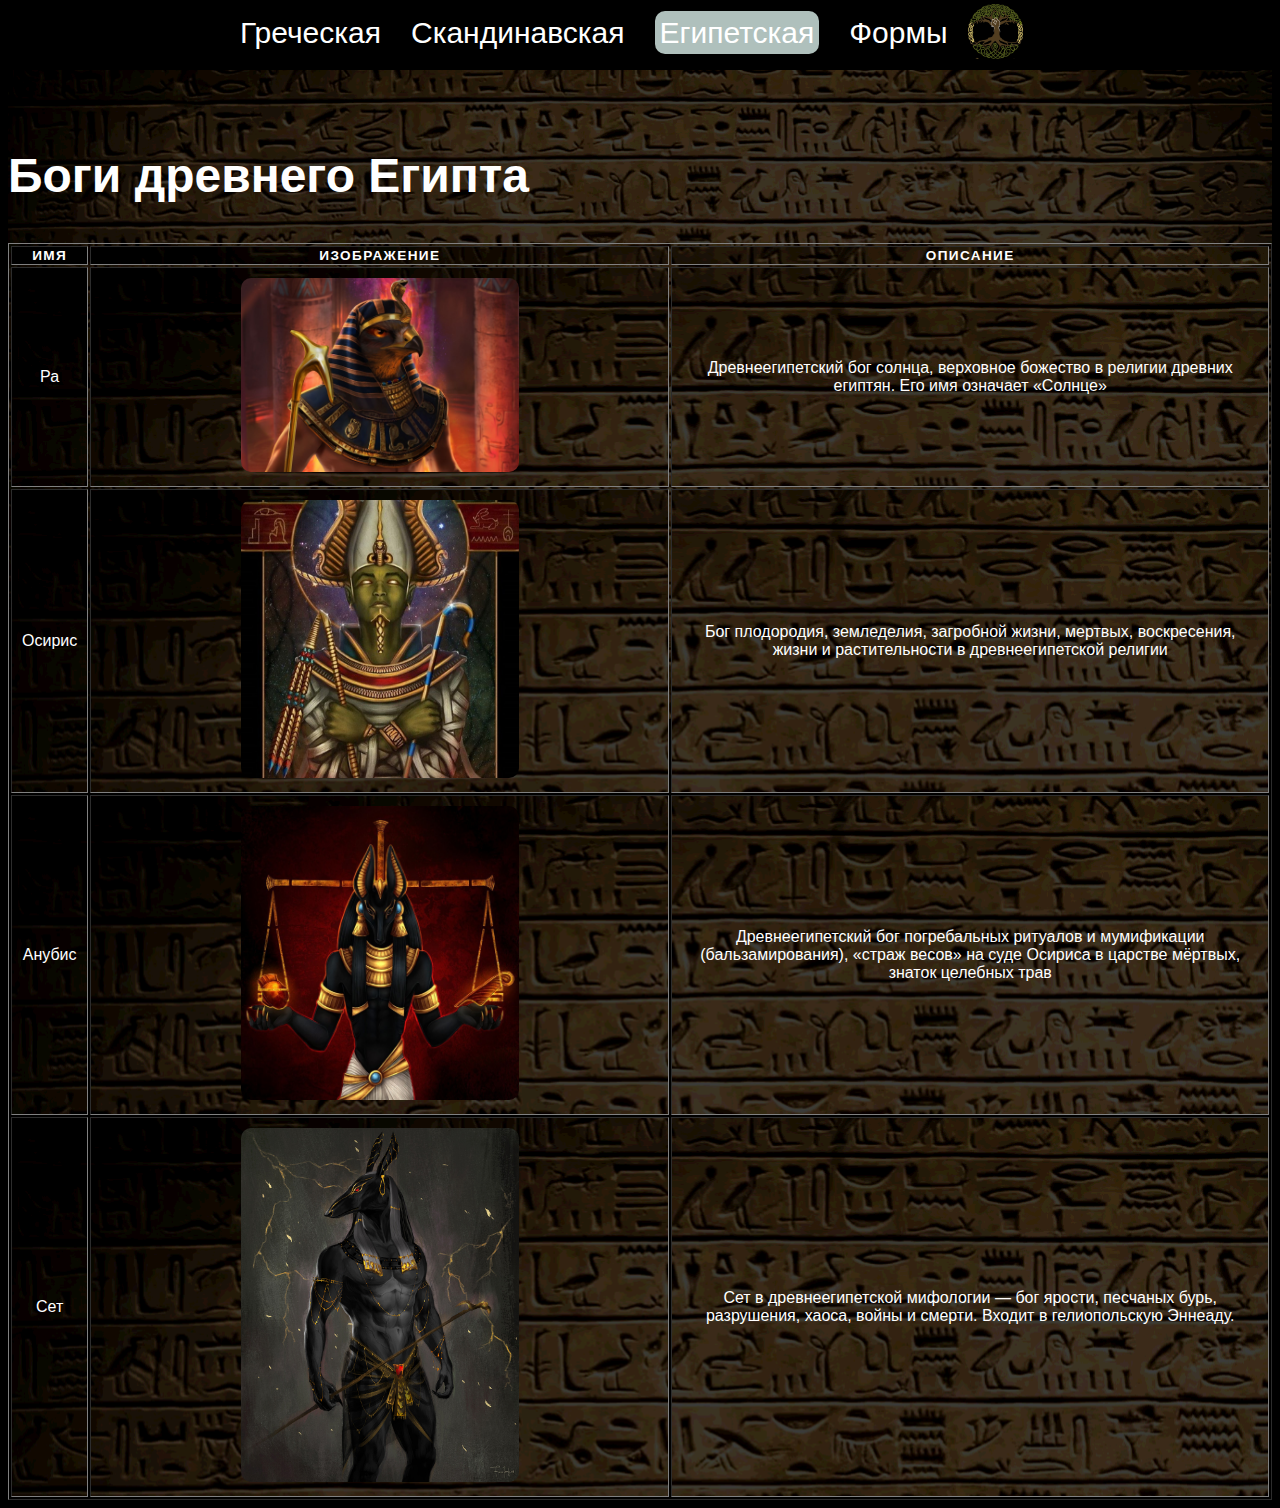
==== pages/Egyptian.html @ c307981e "Add files via upload" ====
<!DOCTYPE html>
<html>
<head>
    <link rel="stylesheet" href="../style/style.css">
    <title>Египетская</title>
</head>
<body>
    <header class="header black">
        <div class="container">
            <div class="header__wrapper">
                <nav class="menu">
                    <ul class="menu__list">
                        <li><a href="../pages/Greece.html" class="menu__link">Греческая</a></li>
                        <li><a href="../pages/Scandinavia.html" class="menu__link">Скандинавская</a></li>
                        <li><a href="../pages/Egyptian.html" class="menu__main_link">Египетская</a></li>
                        <li><a href="../pages/Forms.html" class="menu__link">Формы</a></li>
                    </ul>
                </nav>
                <a href="../index.html" class="header__link-logo">
                    <div class="header__logo">
                        <img src="../images/logo.png" alt="logo" class="logo__img">
                    </div>
                </a>
            </div>
        </div>
    </header>
    <section class="egyptian">
        <div class="container">
            <div class="myths__wrap--title">
                <h2>Боги древнего Египта</h2>
            </div>
            <div>
                <table border="1">
                    <tbody>
                      <tr>
                        <th>Имя</th>
                        <th>Изображение</th>
                        <th>Описание</th>
                      </tr>
                      <tr>
                        <td>Ра</td>
                        <td><img src="../images/Egyptian/Ra.jpg" alt="logo" class="egyptian__img"></td>
                        <td>Древнеегипетский бог солнца, верховное божество в религии древних египтян. Его имя означает «Солнце» </td>
                      </tr>
                      <tr>
                        <td>Осирис</td>
                        <td><img src="../images/Egyptian/Osiris.jpg" alt="logo" class="egyptian__img"></td>
                        <td> Бог плодородия, земледелия, загробной жизни, мертвых, воскресения, жизни и растительности в древнеегипетской религии </td>
                      </tr>
                      <tr>
                        <td>Анубис</td>
                        <td><img src="../images/Egyptian/Anubis.jpg" alt="logo" class="egyptian__img"></td>
                        <td> Древнеегипетский бог погребальных ритуалов и мумификации (бальзамирования), «страж весов» на суде Осириса в царстве мёртвых, знаток целебных трав </td>
                      </tr>
                                            <tr>
                        <td>Сет</td>
                        <td><img src="../images/Egyptian/Set.jpeg" alt="logo" class="egyptian__img"></td>
                        <td> Сет в древнеегипетской мифологии — бог ярости, песчаных бурь, разрушения, хаоса, войны и смерти. Входит в гелиопольскую Эннеаду. </td>
                      </tr>
                    </tbody>
                </table>
                  </table>
            </div>
        </div>
    </section>
</body>
</html>
---- style/style.css ----
body {
  font-family: 'Open Sans', sans-serif;
  font-weight: 200;
  background-color: black;
}
.container {
  max-width: 1320px;
  margin: 0 auto;
}

.header {
  position: fixed;
  top: 0;
  right: 0;
  left: 0;
  z-index: 5000;
  background-color: black;
  height: 70px;
}

.header .header__wrapper {
  display: flex;
  align-items: center;
  padding: 0 200px 0 200px;
  border-radius: 5px;
}

.logo__img {
  width: 55px;
  height: 55px;
  margin-left: 20px;
  border-radius: 10px;
}

.logo__img_main {
  width: 55px;
  height: 55px;
  margin-left: 20px;
  border-radius: 10px;
  background-color: rgb(175, 192, 188);
}


 .menu__list {
  display: flex;
  list-style: none;
  align-items: center;
  gap: 30px;
}


.menu__link {
  text-decoration: none;
  color: white;
  font-size: 30px;
}
.menu__main_link {
  text-decoration: none;
  color: white;
  font-size: 30px;
  background-color: rgb(175, 192, 188);
  border-radius: 10px;
  padding: 5px;
}

.main {
  background: url("../images/main.jpg") center center/cover no-repeat;
}

.main__title {

  width: 100%;
  height: 100vh;
  display: flex;
  flex-direction: left;
}

.main__title-h1 {
  font-size: 54px;
  color: white;
  font-weight: 700;
  text-align: left;
  margin: 250px 500px 0 70px;
}
.two_block__subtitle {
  color: rgb(255, 255, 255);
  font-size: 36px;
}

.two_block__subtitle-one {
  height: 130px;
  color: rgb(255, 255, 255);
}

.two_block__subtitle-text {
  text-decoration: none;
  font-size: 30px;
  color: rgb(252, 189, 189);
}
.two_block__subtitle-text-two {
  text-decoration: none;
  font-size: 30px;
  color: rgb(252, 189, 189);
}
.two_block__subtitle-two {
  height: 150px;
  color: rgb(255, 255, 255);
}

.greece {
  color: white ;
  padding-top: 100px;
  background: url("../images/Greece/Main_Greece.jpg");
  background-repeat: no-repeat;
  background-size: 100%;
}

.scandinavia {
  color: white ;
  padding-top: 100px;
  background: url("../images/Scandinavia/Main_Scandinavia.png");
  background-repeat: no-repeat;
  background-size: 100%;
}

.egyptian {
  color: white ;
  padding-top: 100px;
  background: url("../images/Egyptian/Main_egyptian.png");
  background-repeat: no-repeat;
  background-size: 100%;
}

.forms {
  color: white ;
  padding-top: 100px;
  background: url("../images/Forms/Main_Forms.jpg");
}

.myths__wrap--list-item_img {
  width: 50%;
  height: 50%;
  margin-left: 20%;
  transition: 1s;
}

.myths__wrap--list-item_img:hover {
  transform: scale(1.3);
	}

  .myths__wrap--title {
    font-size: 32px;
  }

  .myths__wrap-list-myths a
  {
    text-decoration: none;
    font-size: 30px;
    color: rgb(252, 189, 189);
  }

table tr {
  background: url("../images/Egyptian/Main_egyptian.png");
}

table td {
  padding: .625em;
  text-align: center;
}

table th {
  font-size: .85em;
  letter-spacing: .1em;
  text-transform: uppercase;
}

.egyptian__img {
  width: 50%;
  height: 50%;
  border-radius: 10px;
  transition: 1s;
}

.egyptian__img:hover {
  transform: scale(2);
}
  
.form
{
  box-sizing: border-box;
  height: 30px;
  width: 35%;
  margin-left: 35%;
}

.forms h1{
  text-align: center;
}

.data label{
  display: block;
  margin-bottom: 0.25rem;
  font-size: 1em;
}

.data input{
  display: block;
  width: 100%;
  height: 2em;
  font-size: 1rem;
  font-weight: 400;
  line-height: 1.5;
  color: #000000;
  border: 1px solid #bdbdbd;
  border-radius: 0.25rem;
}
.radio{
  display: block;
	padding: 20px 60px;
	background: #474747;
	border: 2px solid rgba(255, 255, 255, 0.1);
	border-radius: 8px;
	font-size: 18px;
	font-weight: 400;
	min-width: 250px;
	white-space: nowrap;
	position: relative;
}

.button{
  background-color: #366d38; /* Green */
  border: none;
  color: white;
  padding: 15px 32px;
  text-align: center;
  text-decoration: none;
  display: inline-block;
  font-size: 16px;
}
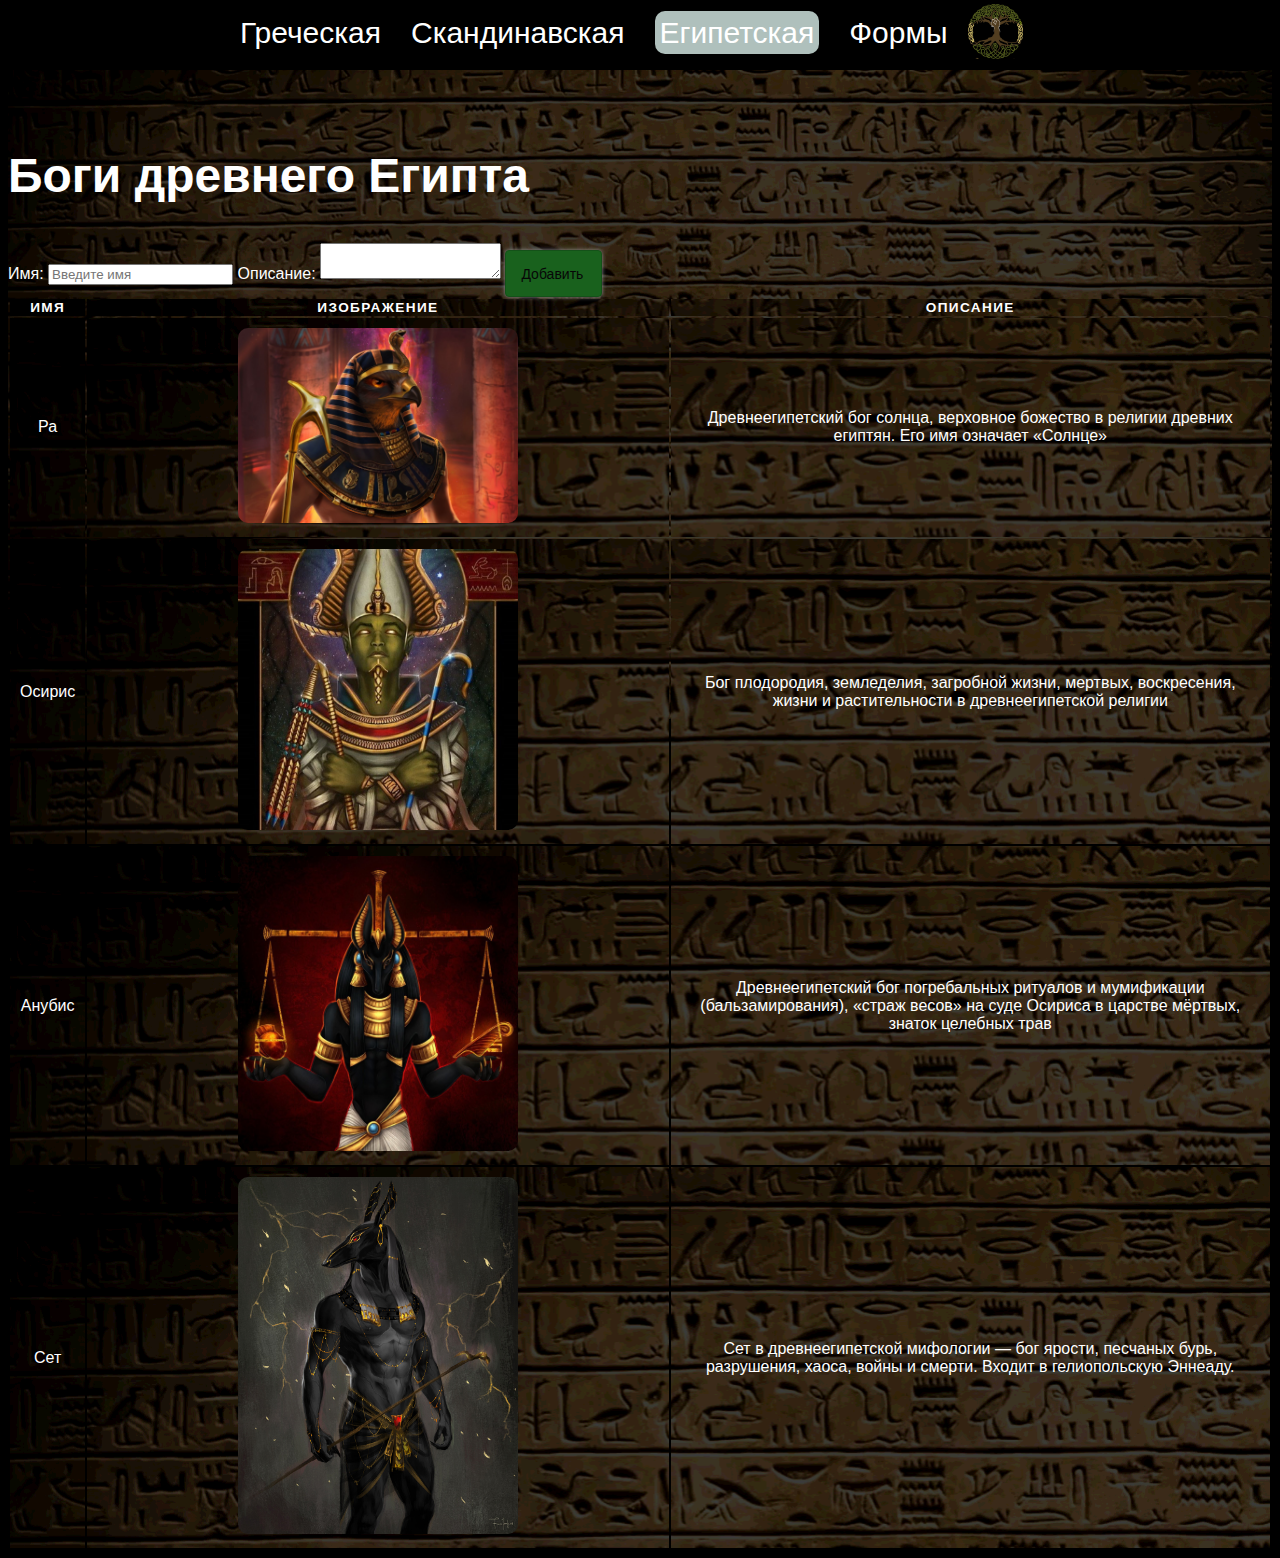
==== commit c15d6c4c: "Add files via upload" ====
--- a/pages/Egyptian.html
+++ b/pages/Egyptian.html
@@ -29,8 +29,25 @@
             <div class="myths__wrap--title">
                 <h2>Боги древнего Египта</h2>
             </div>
+            <div id="formContainer"> 
+                <label for="nameInput"> 
+                    Имя: 
+                </label> 
+                <input type="text" 
+                       id="nameInput" 
+                       placeholder="Введите имя"> 
+                <label for="descriptionInput"> 
+                    Описание:  
+                </label>
+                <textarea id="descriptionInput"
+                          placeholder= "Добавить описание"> 
+                </textarea> 
+                <button class ="button"  onclick="addData()"> 
+                      Добавить 
+                  </button> 
+            </div> 
             <div>
-                <table border="1">
+                <table id = "table">
                     <tbody>
                       <tr>
                         <th>Имя</th>
@@ -63,5 +80,29 @@
             </div>
         </div>
     </section>
+    <script> 
+        function addData() { 
+
+            let name = document.getElementById("nameInput").value; 
+
+            let description = document.getElementById("descriptionInput").value; 
+            
+            let table = document.getElementById("table"); 
+            let newRow = table.insertRow(table.rows.length); 
+            
+            newRow.insertCell(0).innerHTML = name;
+            newRow.insertCell(1).innerHTML = " ";
+            newRow.insertCell(2).innerHTML = description;
+
+            clearInputs(); 
+        } 
+
+        function clearInputs() { 
+            
+            document.getElementById("nameInput").value = ""; 
+            document.getElementById("photo").value = "";
+            document.getElementById("descriptionInput").value = ""; 
+        } 
+    </script>
 </body>
 </html>--- a/style/style.css
+++ b/style/style.css
@@ -214,10 +214,10 @@
   border: 1px solid #bdbdbd;
   border-radius: 0.25rem;
 }
-.radio{
+.choise{
   display: block;
-	padding: 20px 60px;
-	background: #474747;
+  padding: 10px 10px;
+	background: #f1efef;
 	border: 2px solid rgba(255, 255, 255, 0.1);
 	border-radius: 8px;
 	font-size: 18px;
@@ -227,13 +227,25 @@
 	position: relative;
 }
 
-.button{
-  background-color: #366d38; /* Green */
-  border: none;
-  color: white;
-  padding: 15px 32px;
-  text-align: center;
-  text-decoration: none;
-  display: inline-block;
-  font-size: 16px;
-}+.button {
+  color: #070707;
+  background-color: #19611d;
+  border: 1px solid #145219;
+  border-radius: 4px;
+  padding: 15px 18px 30px 15px;
+  cursor: pointer;
+  height:32px;
+  font-size:14px;
+  box-shadow: 0 0 4px #999;
+  background-position: center;
+  transition: 0.8s;
+  }
+  .button:hover {
+  background:#47f550 radial-gradient(circle, transparent 1%, #47a7f5 1%) center/15000%;
+  color: white;
+  }
+  .button:active{
+  background-color:#292d3e;
+  background-size: 100%;
+  transition: 0s;
+  }